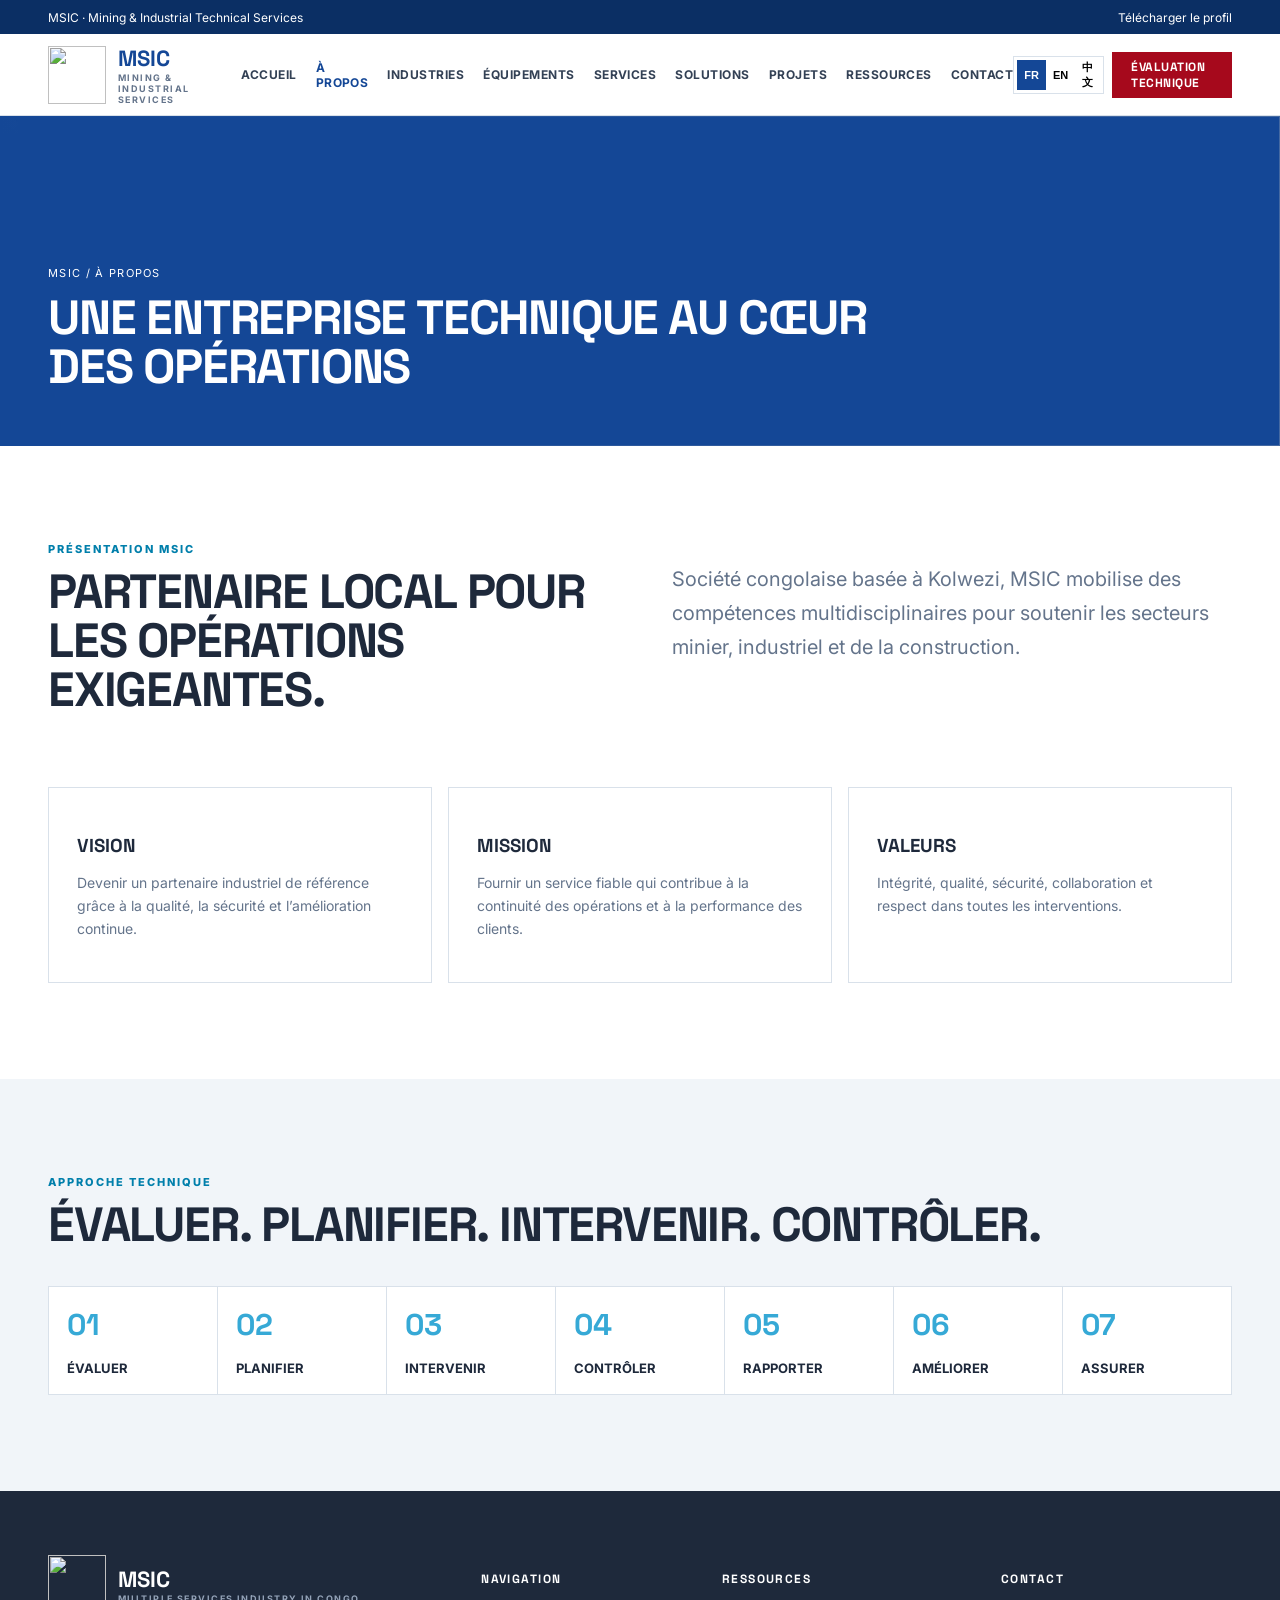
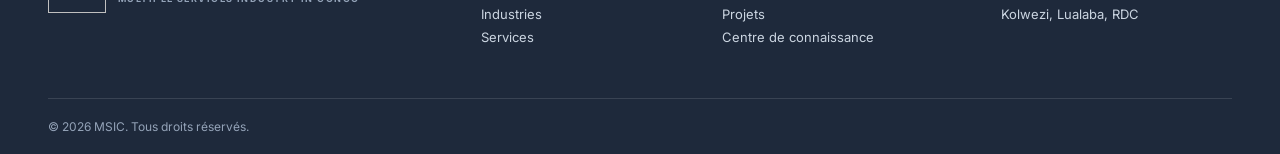
==== about.html @ 27a17a29 "Website initialization" ====
<!DOCTYPE html><html lang="fr"><head><meta charset="UTF-8"><meta name="viewport" content="width=device-width"><title>À propos — MSIC</title><link rel="stylesheet" href="assets/site.css"><link rel="stylesheet" href="https://fonts.googleapis.com/css2?family=Inter:wght@400;500;600;700&family=Space+Grotesk:wght@500;600;700&display=swap"><script src="https://code.iconify.design/iconify-icon/3.0.0/iconify-icon.min.js"></script></head><body><div class="topbar"><div class="container"><span>MSIC · Mining & Industrial Technical Services</span><a href="contact.html">Télécharger le profil</a></div></div><header class="header"><div class="container"><a class="brand" href="home.html"><img src="https://uxmagic.blob.core.windows.net/public/project-documents/6b03133f0cc24b14d6639e42/ban2aicompte_gmail.com/1795363685468-11e606b9-Screenshot_From_2026-11-22_16-40-19-removebg-preview.png"><div><strong>MSIC</strong><span>Mining & Industrial Services</span></div></a><nav class="nav"><a href="home.html">Accueil</a><a class="active" href="about.html">À propos</a><a href="industries.html">Industries</a><a href="equipment.html">Équipements</a><a href="services.html">Services</a><a href="solutions.html">Solutions</a><a href="projects.html">Projets</a><a href="resources.html">Ressources</a><a href="contact.html">Contact</a></nav><div class="actions"><div class="lang"><button class="active" data-lang="fr">FR</button><button data-lang="en">EN</button><button data-lang="zh">中文</button></div><a class="btn btn-red" href="technical-request.html">Évaluation technique</a><button class="menu-btn"><iconify-icon icon="lucide:menu"></iconify-icon></button></div></div></header><nav class="mobile-nav"><a href="home.html">Accueil</a><a href="about.html">À propos</a><a href="industries.html">Industries</a><a href="equipment.html">Équipements</a><a href="services.html">Services</a><a href="solutions.html">Solutions</a><a href="projects.html">Projets</a><a href="resources.html">Ressources</a><a href="contact.html">Contact</a></nav><main><section class="page-hero"><img src="https://uxmagic.blob.core.windows.net/public/agent-images/msic-team-field-1795364030149-v423dxb1wjg.png"><div class="container"><div class="breadcrumb"><a href="home.html">MSIC</a> / À propos</div><h1>Une entreprise technique au cœur des opérations</h1></div></section><section class="section"><div class="container"><div class="grid2"><div><div class="kicker">Présentation MSIC</div><h2>Partenaire local pour les opérations exigeantes.</h2></div><div><p class="lead">Société congolaise basée à Kolwezi, MSIC mobilise des compétences multidisciplinaires pour soutenir les secteurs minier, industriel et de la construction.</p></div></div><div class="grid3" style="margin-top:48px"><div class="card"><h3>Vision</h3><p>Devenir un partenaire industriel de référence grâce à la qualité, la sécurité et l’amélioration continue.</p></div><div class="card"><h3>Mission</h3><p>Fournir un service fiable qui contribue à la continuité des opérations et à la performance des clients.</p></div><div class="card"><h3>Valeurs</h3><p>Intégrité, qualité, sécurité, collaboration et respect dans toutes les interventions.</p></div></div></div></section><section class="section section-slate"><div class="container"><div class="kicker">Approche technique</div><h2>Évaluer. Planifier. Intervenir. Contrôler.</h2><div class="timeline" style="margin-top:36px"><div><span>01</span><strong>Évaluer</strong></div><div><span>02</span><strong>Planifier</strong></div><div><span>03</span><strong>Intervenir</strong></div><div><span>04</span><strong>Contrôler</strong></div><div><span>05</span><strong>Rapporter</strong></div><div><span>06</span><strong>Améliorer</strong></div><div><span>07</span><strong>Assurer</strong></div></div></div></section></main><footer class="footer"><div class="container"><div class="footer-grid"><div><div class="brand"><img src="https://uxmagic.blob.core.windows.net/public/project-documents/6b03133f0cc24b14d6639e42/ban2aicompte_gmail.com/1795363685468-11e606b9-Screenshot_From_2026-11-22_16-40-19-removebg-preview.png"><div><strong style="color:white">MSIC</strong><span style="color:#94a3b8">Multiple Services Industry in Congo</span></div></div></div><div><h4>Navigation</h4><div class="footer-links"><a href="industries.html">Industries</a><a href="services.html">Services</a></div></div><div><h4>Ressources</h4><div class="footer-links"><a href="projects.html">Projets</a><a href="resources.html">Centre de connaissance</a></div></div><div><h4>Contact</h4><p>Kolwezi, Lualaba, RDC</p></div></div><div class="footer-bottom">© 2026 MSIC. Tous droits réservés.</div></div></footer><script src="assets/site.js"></script></body></html>
---- assets/site.css ----
:root{--blue:#144796;--blue-dark:#0b2f64;--red:#a6091c;--cyan:#36a9d6;--ink:#1e293b;--slate:#f1f5f9;--line:#d9e1ea;--white:#fff}*{box-sizing:border-box}html{scroll-behavior:smooth}body{margin:0;font-family:Inter,Arial,sans-serif;color:var(--ink);background:white}h1,h2,h3,h4{font-family:'Space Grotesk','Roboto Condensed',sans-serif}a{color:inherit}.container{max-width:1280px;margin:auto;padding:0 48px}.topbar{height:34px;background:var(--blue-dark);color:white;font-size:12px}.topbar .container{height:100%;display:flex;justify-content:space-between;align-items:center}.topbar a{color:white;text-decoration:none}.header{position:sticky;top:0;z-index:50;height:82px;background:rgba(255,255,255,.97);border-bottom:1px solid var(--line);backdrop-filter:blur(12px)}.header .container{height:100%;display:flex;align-items:center;justify-content:space-between}.brand{display:flex;align-items:center;gap:12px;text-decoration:none}.brand img{width:58px;height:58px;object-fit:contain}.brand strong{display:block;color:var(--blue);font-family:'Space Grotesk';font-size:22px}.brand span{display:block;color:#64748b;font-size:9px;font-weight:700;text-transform:uppercase;letter-spacing:.16em}.nav{display:flex;align-items:center;gap:19px}.nav>a,.nav button{border:0;background:none;color:#334155;text-decoration:none;font-size:12px;font-weight:700;text-transform:uppercase;letter-spacing:.04em;cursor:pointer;padding:28px 0}.nav a:hover,.nav-item:hover>button,.nav a.active{color:var(--blue)}.nav-item{position:relative}.dropdown{display:none;position:absolute;top:82px;left:-18px;width:240px;padding:8px;background:white;border:1px solid var(--line);box-shadow:0 14px 30px rgba(30,41,59,.12)}.nav-item:hover .dropdown{display:block}.dropdown a{display:block;padding:12px;border-bottom:1px solid #edf1f5;text-decoration:none;font-size:13px}.dropdown a:hover{background:var(--slate);color:var(--blue)}.actions{display:flex;align-items:center;gap:8px}.lang{display:flex;border:1px solid var(--line);padding:3px}.lang button{border:0;background:none;height:30px;padding:0 7px;font-size:11px;font-weight:800;cursor:pointer}.lang button.active{background:var(--blue);color:white}.btn{min-height:46px;display:inline-flex;align-items:center;justify-content:center;gap:8px;padding:0 18px;border:1px solid transparent;text-decoration:none;font-family:'Space Grotesk';font-size:12px;font-weight:700;text-transform:uppercase;letter-spacing:.04em}.btn-primary{background:var(--blue);color:white}.btn-red{background:var(--red);color:white}.btn-white{border-color:white;background:transparent;color:white}.btn-outline{border-color:var(--line);background:white;color:var(--ink)}.menu-btn{display:none;width:44px;height:44px;border:1px solid var(--line);background:white}.hero{position:relative;min-height:610px;overflow:hidden;background:var(--blue-dark)}.hero>img{position:absolute;inset:0;width:100%;height:100%;object-fit:cover;opacity:.68}.hero:after{content:'';position:absolute;inset:0;background:linear-gradient(90deg,rgba(11,47,100,.98),rgba(11,47,100,.68) 48%,rgba(11,47,100,.12))}.hero-inner{position:relative;z-index:2;min-height:610px;display:flex;align-items:flex-end;padding-bottom:78px}.hero-content{max-width:760px;color:white}.eyebrow{display:flex;align-items:center;gap:12px;font-size:11px;font-weight:800;text-transform:uppercase;letter-spacing:.16em}.eyebrow:before{content:'';width:44px;height:2px;background:var(--cyan)}.hero h1{max-width:720px;margin:24px 0 18px;font-size:72px;line-height:.95;text-transform:uppercase;letter-spacing:-.04em}.hero p{max-width:650px;margin:0;font-size:20px;line-height:1.55}.hero-actions{display:flex;gap:12px;margin-top:36px}.section{padding:96px 0}.section-slate{background:var(--slate)}.section-blue{background:var(--blue);color:white}.kicker{font-size:11px;font-weight:800;text-transform:uppercase;letter-spacing:.18em;color:#007fab}.section h2,.page-hero h1{margin:12px 0 24px;font-size:48px;line-height:1.02;text-transform:uppercase;letter-spacing:-.025em}.grid2{display:grid;grid-template-columns:1fr 1fr;gap:64px}.grid3{display:grid;grid-template-columns:repeat(3,1fr);gap:16px}.grid4{display:grid;grid-template-columns:repeat(4,1fr);gap:16px}.lead{font-size:20px;line-height:1.7;color:#64748b}.card{background:white;border:1px solid var(--line);padding:28px}.card h3{margin:18px 0 10px;text-transform:uppercase}.card p{color:#64748b;line-height:1.65;font-size:14px}.card iconify-icon{font-size:30px;color:var(--blue)}.page-hero{position:relative;height:330px;background:var(--blue);overflow:hidden;color:white}.page-hero>img{position:absolute;inset:0;width:100%;height:100%;object-fit:cover;opacity:.38}.page-hero:after{content:'';position:absolute;inset:0;background:linear-gradient(90deg,var(--blue),rgba(20,71,150,.25))}.page-hero .container{position:relative;z-index:2;height:100%;display:flex;flex-direction:column;justify-content:flex-end;padding-bottom:54px}.page-hero h1{margin:14px 0 0;max-width:850px}.breadcrumb{font-size:11px;text-transform:uppercase;letter-spacing:.12em}.breadcrumb a{text-decoration:none}.catalog-layout{display:grid;grid-template-columns:270px 1fr;gap:38px}.side-nav{border:1px solid var(--line);height:max-content}.side-nav a{display:block;padding:15px 18px;border-bottom:1px solid var(--line);text-decoration:none;font-size:13px}.side-nav a.active{background:var(--blue);color:white}.service-grid{display:grid;grid-template-columns:repeat(2,1fr);gap:16px}.service-item{display:flex;gap:16px;border:1px solid var(--line);padding:24px;text-decoration:none;transition:.2s}.service-item:hover{border-color:var(--blue);transform:translateY(-2px);box-shadow:0 8px 20px rgba(30,41,59,.08)}.service-item iconify-icon{flex:none;font-size:28px;color:var(--blue)}.service-item h3{margin:0 0 8px;font-size:18px;text-transform:uppercase}.service-item p{margin:0;color:#64748b;font-size:13px;line-height:1.55}.industry-grid,.equipment-grid,.resource-grid{display:grid;grid-template-columns:repeat(3,1fr);gap:16px}.industry-card{position:relative;min-height:300px;display:flex;flex-direction:column;justify-content:flex-end;padding:28px;border:1px solid var(--line);overflow:hidden;text-decoration:none;color:white}.industry-card:before{content:'';position:absolute;z-index:1;inset:0;background:linear-gradient(0deg,rgba(11,47,100,.96),rgba(11,47,100,.12))}.industry-card img{position:absolute;inset:0;width:100%;height:100%;object-fit:cover}.industry-card>*:not(img){position:relative;z-index:2}.industry-card h3{margin:12px 0 8px;font-size:24px;text-transform:uppercase}.industry-card p{margin:0;font-size:13px}.equipment-card{border:1px solid var(--line);padding:24px;background:white}.equipment-card iconify-icon{font-size:34px;color:var(--blue)}.equipment-card h3{margin:20px 0 10px;text-transform:uppercase}.solution-grid{display:grid;grid-template-columns:repeat(2,1fr);gap:16px}.solution{border:1px solid var(--line);border-top:3px solid var(--red);padding:26px}.solution h3{text-transform:uppercase}.solution p{color:#64748b;font-size:14px;line-height:1.6}.timeline{display:grid;grid-template-columns:repeat(7,1fr);border:1px solid var(--line);background:var(--line);gap:1px}.timeline div{background:white;padding:18px}.timeline span{color:var(--cyan);font-family:'Space Grotesk';font-size:30px;font-weight:700}.timeline strong{display:block;margin-top:16px;text-transform:uppercase;font-size:13px}.searchbar{display:flex;gap:10px;margin-bottom:24px}.searchbar input{flex:1;height:48px;border:1px solid var(--line);padding:0 16px;font:inherit}.contact-grid{display:grid;grid-template-columns:1fr 1.3fr;gap:48px}.form-grid{display:grid;grid-template-columns:1fr 1fr;gap:16px}.field{display:flex;flex-direction:column;gap:7px}.field.full{grid-column:1/-1}.field label{font-size:12px;font-weight:800;text-transform:uppercase}.field input,.field select,.field textarea{width:100%;border:1px solid var(--line);background:white;padding:13px;font:inherit}.field textarea{min-height:120px}.steps{display:flex;margin-bottom:24px;border-bottom:1px solid var(--line)}.step{flex:1;padding:12px 8px;font-size:12px;font-weight:700;border-bottom:3px solid transparent}.step.active{border-color:var(--blue);color:var(--blue)}.resource{border:1px solid var(--line);padding:24px}.resource small{color:var(--red);font-weight:800}.resource h3{font-size:20px;text-transform:uppercase}.project-placeholder{min-height:320px;border:1px solid var(--line);display:grid;grid-template-columns:1.3fr 1fr}.project-placeholder .image{background-size:cover;background-position:center}.project-placeholder .copy{padding:36px}.footer{background:var(--ink);color:white;padding-top:64px}.footer-grid{display:grid;grid-template-columns:2fr 1fr 1.2fr 1.2fr;gap:48px}.footer h4{text-transform:uppercase;font-size:12px;letter-spacing:.12em}.footer a,.footer p{color:#cbd5e1;text-decoration:none;font-size:13px;line-height:1.8}.footer-links{display:flex;flex-direction:column}.footer-bottom{margin-top:48px;border-top:1px solid rgba(255,255,255,.12);padding:20px 0;font-size:12px;color:#94a3b8}.mobile-nav{display:none}
@media(max-width:1100px){.nav{display:none}.menu-btn{display:flex;align-items:center;justify-content:center}.actions>.btn{display:none}.mobile-nav.open{position:fixed;z-index:49;display:block;top:116px;left:0;right:0;bottom:0;padding:24px;background:white;overflow:auto}.mobile-nav a{display:block;padding:15px 0;border-bottom:1px solid var(--line);text-decoration:none;font-weight:700}.container{padding:0 24px}.hero h1{font-size:58px}.catalog-layout{grid-template-columns:1fr}.side-nav{display:none}.industry-grid,.equipment-grid,.resource-grid{grid-template-columns:repeat(2,1fr)}.timeline{grid-template-columns:repeat(4,1fr)}}
@media(max-width:700px){.topbar{display:none}.header{height:72px}.brand img{width:44px;height:44px}.brand strong{font-size:18px}.brand span{display:none}.lang button{padding:0 6px}.mobile-nav.open{top:72px}.hero,.hero-inner{min-height:560px}.hero-inner{padding-bottom:44px}.hero h1{font-size:43px}.hero p{font-size:16px}.hero-actions{flex-direction:column}.hero-actions .btn{width:100%}.section{padding:64px 0}.section h2,.page-hero h1{font-size:34px}.grid2,.grid3,.grid4,.industry-grid,.equipment-grid,.solution-grid,.contact-grid,.resource-grid,.footer-grid,.project-placeholder{grid-template-columns:1fr}.grid2{gap:36px}.service-grid{grid-template-columns:1fr}.page-hero{height:280px}.form-grid{grid-template-columns:1fr}.field.full{grid-column:auto}.timeline{grid-template-columns:repeat(2,1fr)}.container{padding:0 20px}.footer-grid{gap:24px}}
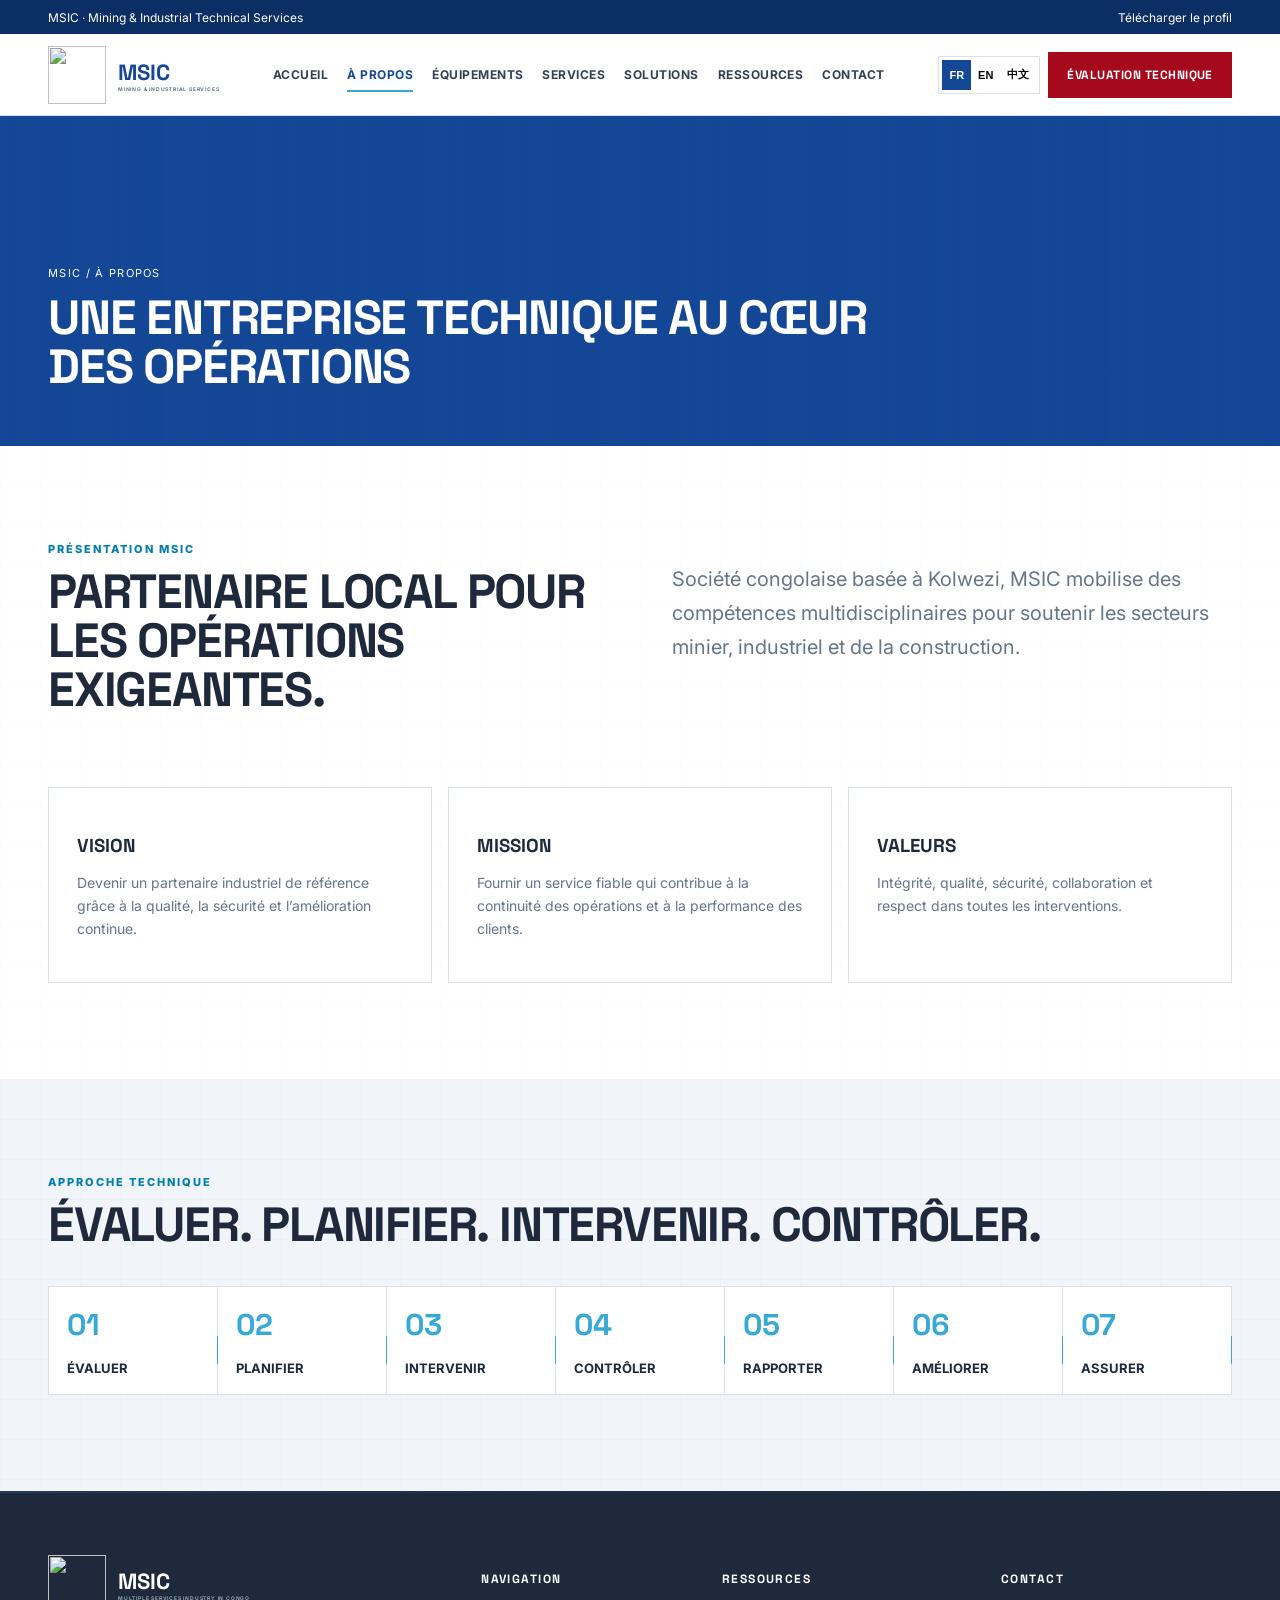
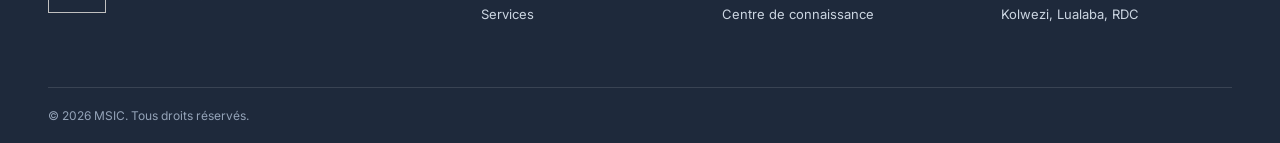
==== commit 5ce1f516: "design updated" ====
--- a/about.html
+++ b/about.html
@@ -1 +1 @@
-<!DOCTYPE html><html lang="fr"><head><meta charset="UTF-8"><meta name="viewport" content="width=device-width"><title>À propos — MSIC</title><link rel="stylesheet" href="assets/site.css"><link rel="stylesheet" href="https://fonts.googleapis.com/css2?family=Inter:wght@400;500;600;700&family=Space+Grotesk:wght@500;600;700&display=swap"><script src="https://code.iconify.design/iconify-icon/3.0.0/iconify-icon.min.js"></script></head><body><div class="topbar"><div class="container"><span>MSIC · Mining & Industrial Technical Services</span><a href="contact.html">Télécharger le profil</a></div></div><header class="header"><div class="container"><a class="brand" href="home.html"><img src="https://uxmagic.blob.core.windows.net/public/project-documents/6b03133f0cc24b14d6639e42/ban2aicompte_gmail.com/1795363685468-11e606b9-Screenshot_From_2026-11-22_16-40-19-removebg-preview.png"><div><strong>MSIC</strong><span>Mining & Industrial Services</span></div></a><nav class="nav"><a href="home.html">Accueil</a><a class="active" href="about.html">À propos</a><a href="industries.html">Industries</a><a href="equipment.html">Équipements</a><a href="services.html">Services</a><a href="solutions.html">Solutions</a><a href="projects.html">Projets</a><a href="resources.html">Ressources</a><a href="contact.html">Contact</a></nav><div class="actions"><div class="lang"><button class="active" data-lang="fr">FR</button><button data-lang="en">EN</button><button data-lang="zh">中文</button></div><a class="btn btn-red" href="technical-request.html">Évaluation technique</a><button class="menu-btn"><iconify-icon icon="lucide:menu"></iconify-icon></button></div></div></header><nav class="mobile-nav"><a href="home.html">Accueil</a><a href="about.html">À propos</a><a href="industries.html">Industries</a><a href="equipment.html">Équipements</a><a href="services.html">Services</a><a href="solutions.html">Solutions</a><a href="projects.html">Projets</a><a href="resources.html">Ressources</a><a href="contact.html">Contact</a></nav><main><section class="page-hero"><img src="https://uxmagic.blob.core.windows.net/public/agent-images/msic-team-field-1795364030149-v423dxb1wjg.png"><div class="container"><div class="breadcrumb"><a href="home.html">MSIC</a> / À propos</div><h1>Une entreprise technique au cœur des opérations</h1></div></section><section class="section"><div class="container"><div class="grid2"><div><div class="kicker">Présentation MSIC</div><h2>Partenaire local pour les opérations exigeantes.</h2></div><div><p class="lead">Société congolaise basée à Kolwezi, MSIC mobilise des compétences multidisciplinaires pour soutenir les secteurs minier, industriel et de la construction.</p></div></div><div class="grid3" style="margin-top:48px"><div class="card"><h3>Vision</h3><p>Devenir un partenaire industriel de référence grâce à la qualité, la sécurité et l’amélioration continue.</p></div><div class="card"><h3>Mission</h3><p>Fournir un service fiable qui contribue à la continuité des opérations et à la performance des clients.</p></div><div class="card"><h3>Valeurs</h3><p>Intégrité, qualité, sécurité, collaboration et respect dans toutes les interventions.</p></div></div></div></section><section class="section section-slate"><div class="container"><div class="kicker">Approche technique</div><h2>Évaluer. Planifier. Intervenir. Contrôler.</h2><div class="timeline" style="margin-top:36px"><div><span>01</span><strong>Évaluer</strong></div><div><span>02</span><strong>Planifier</strong></div><div><span>03</span><strong>Intervenir</strong></div><div><span>04</span><strong>Contrôler</strong></div><div><span>05</span><strong>Rapporter</strong></div><div><span>06</span><strong>Améliorer</strong></div><div><span>07</span><strong>Assurer</strong></div></div></div></section></main><footer class="footer"><div class="container"><div class="footer-grid"><div><div class="brand"><img src="https://uxmagic.blob.core.windows.net/public/project-documents/6b03133f0cc24b14d6639e42/ban2aicompte_gmail.com/1795363685468-11e606b9-Screenshot_From_2026-11-22_16-40-19-removebg-preview.png"><div><strong style="color:white">MSIC</strong><span style="color:#94a3b8">Multiple Services Industry in Congo</span></div></div></div><div><h4>Navigation</h4><div class="footer-links"><a href="industries.html">Industries</a><a href="services.html">Services</a></div></div><div><h4>Ressources</h4><div class="footer-links"><a href="projects.html">Projets</a><a href="resources.html">Centre de connaissance</a></div></div><div><h4>Contact</h4><p>Kolwezi, Lualaba, RDC</p></div></div><div class="footer-bottom">© 2026 MSIC. Tous droits réservés.</div></div></footer><script src="assets/site.js"></script></body></html>+<!DOCTYPE html><html lang="fr"><head><meta charset="UTF-8"><meta name="viewport" content="width=device-width"><title>À propos — MSIC</title><link rel="stylesheet" href="assets/site.css"><link rel="stylesheet" href="https://fonts.googleapis.com/css2?family=Inter:wght@400;500;600;700&family=Space+Grotesk:wght@500;600;700&display=swap"><script src="https://code.iconify.design/iconify-icon/3.0.0/iconify-icon.min.js"></script><link rel="icon" type="image/png" href="assets/msic-logo.png"></head><body><div class="topbar"><div class="container"><span>MSIC · Mining & Industrial Technical Services</span><a href="contact.html">Télécharger le profil</a></div></div><header class="header"><div class="container"><a class="brand" href="home.html"><img src="https://uxmagic.blob.core.windows.net/public/project-documents/6b03133f0cc24b14d6639e42/ban2aicompte_gmail.com/1795363685468-11e606b9-Screenshot_From_2026-11-22_16-40-19-removebg-preview.png"><div><strong>MSIC</strong><span>Mining & Industrial Services</span></div></a><nav class="nav"><a href="home.html">Accueil</a><a class="active" href="about.html">À propos</a>  <a href="equipment.html">Équipements</a><a href="services.html">Services</a><a href="solutions.html">Solutions</a> <a href="resources.html">Ressources</a><a href="contact.html">Contact</a></nav><div class="actions"><div class="lang"><button class="active" data-lang="fr">FR</button><button data-lang="en">EN</button><button data-lang="zh">中文</button></div><a class="btn btn-red" href="technical-request.html">Évaluation technique</a><button class="menu-btn"><iconify-icon icon="lucide:menu"></iconify-icon></button></div></div></header><nav class="mobile-nav"><a href="home.html">Accueil</a><a href="about.html">À propos</a>  <a href="equipment.html">Équipements</a><a href="services.html">Services</a><a href="solutions.html">Solutions</a> <a href="resources.html">Ressources</a><a href="contact.html">Contact</a></nav><main><section class="page-hero"><img src="https://uxmagic.blob.core.windows.net/public/agent-images/msic-team-field-1795364030149-v423dxb1wjg.png"><div class="container"><div class="breadcrumb"><a href="home.html">MSIC</a> / À propos</div><h1>Une entreprise technique au cœur des opérations</h1></div></section><section class="section"><div class="container"><div class="grid2"><div><div class="kicker">Présentation MSIC</div><h2>Partenaire local pour les opérations exigeantes.</h2></div><div><p class="lead">Société congolaise basée à Kolwezi, MSIC mobilise des compétences multidisciplinaires pour soutenir les secteurs minier, industriel et de la construction.</p></div></div><div class="grid3" style="margin-top:48px"><div class="card"><h3>Vision</h3><p>Devenir un partenaire industriel de référence grâce à la qualité, la sécurité et l’amélioration continue.</p></div><div class="card"><h3>Mission</h3><p>Fournir un service fiable qui contribue à la continuité des opérations et à la performance des clients.</p></div><div class="card"><h3>Valeurs</h3><p>Intégrité, qualité, sécurité, collaboration et respect dans toutes les interventions.</p></div></div></div></section><section class="section section-slate"><div class="container"><div class="kicker">Approche technique</div><h2>Évaluer. Planifier. Intervenir. Contrôler.</h2><div class="timeline" style="margin-top:36px"><div><span>01</span><strong>Évaluer</strong></div><div><span>02</span><strong>Planifier</strong></div><div><span>03</span><strong>Intervenir</strong></div><div><span>04</span><strong>Contrôler</strong></div><div><span>05</span><strong>Rapporter</strong></div><div><span>06</span><strong>Améliorer</strong></div><div><span>07</span><strong>Assurer</strong></div></div></div></section></main><footer class="footer"><div class="container"><div class="footer-grid"><div><div class="brand"><img src="https://uxmagic.blob.core.windows.net/public/project-documents/6b03133f0cc24b14d6639e42/ban2aicompte_gmail.com/1795363685468-11e606b9-Screenshot_From_2026-11-22_16-40-19-removebg-preview.png"><div><strong style="color:white">MSIC</strong><span style="color:#94a3b8">Multiple Services Industry in Congo</span></div></div></div><div><h4>Navigation</h4><div class="footer-links">  <a href="services.html">Services</a></div></div><div><h4>Ressources</h4><div class="footer-links"> <a href="resources.html">Centre de connaissance</a></div></div><div><h4>Contact</h4><p>Kolwezi, Lualaba, RDC</p></div></div><div class="footer-bottom">© 2026 MSIC. Tous droits réservés.</div></div></footer><script src="assets/site.js"></script></body></html>
--- a/assets/site.css
+++ b/assets/site.css
@@ -1,3 +1,63 @@
-:root{--blue:#144796;--blue-dark:#0b2f64;--red:#a6091c;--cyan:#36a9d6;--ink:#1e293b;--slate:#f1f5f9;--line:#d9e1ea;--white:#fff}*{box-sizing:border-box}html{scroll-behavior:smooth}body{margin:0;font-family:Inter,Arial,sans-serif;color:var(--ink);background:white}h1,h2,h3,h4{font-family:'Space Grotesk','Roboto Condensed',sans-serif}a{color:inherit}.container{max-width:1280px;margin:auto;padding:0 48px}.topbar{height:34px;background:var(--blue-dark);color:white;font-size:12px}.topbar .container{height:100%;display:flex;justify-content:space-between;align-items:center}.topbar a{color:white;text-decoration:none}.header{position:sticky;top:0;z-index:50;height:82px;background:rgba(255,255,255,.97);border-bottom:1px solid var(--line);backdrop-filter:blur(12px)}.header .container{height:100%;display:flex;align-items:center;justify-content:space-between}.brand{display:flex;align-items:center;gap:12px;text-decoration:none}.brand img{width:58px;height:58px;object-fit:contain}.brand strong{display:block;color:var(--blue);font-family:'Space Grotesk';font-size:22px}.brand span{display:block;color:#64748b;font-size:9px;font-weight:700;text-transform:uppercase;letter-spacing:.16em}.nav{display:flex;align-items:center;gap:19px}.nav>a,.nav button{border:0;background:none;color:#334155;text-decoration:none;font-size:12px;font-weight:700;text-transform:uppercase;letter-spacing:.04em;cursor:pointer;padding:28px 0}.nav a:hover,.nav-item:hover>button,.nav a.active{color:var(--blue)}.nav-item{position:relative}.dropdown{display:none;position:absolute;top:82px;left:-18px;width:240px;padding:8px;background:white;border:1px solid var(--line);box-shadow:0 14px 30px rgba(30,41,59,.12)}.nav-item:hover .dropdown{display:block}.dropdown a{display:block;padding:12px;border-bottom:1px solid #edf1f5;text-decoration:none;font-size:13px}.dropdown a:hover{background:var(--slate);color:var(--blue)}.actions{display:flex;align-items:center;gap:8px}.lang{display:flex;border:1px solid var(--line);padding:3px}.lang button{border:0;background:none;height:30px;padding:0 7px;font-size:11px;font-weight:800;cursor:pointer}.lang button.active{background:var(--blue);color:white}.btn{min-height:46px;display:inline-flex;align-items:center;justify-content:center;gap:8px;padding:0 18px;border:1px solid transparent;text-decoration:none;font-family:'Space Grotesk';font-size:12px;font-weight:700;text-transform:uppercase;letter-spacing:.04em}.btn-primary{background:var(--blue);color:white}.btn-red{background:var(--red);color:white}.btn-white{border-color:white;background:transparent;color:white}.btn-outline{border-color:var(--line);background:white;color:var(--ink)}.menu-btn{display:none;width:44px;height:44px;border:1px solid var(--line);background:white}.hero{position:relative;min-height:610px;overflow:hidden;background:var(--blue-dark)}.hero>img{position:absolute;inset:0;width:100%;height:100%;object-fit:cover;opacity:.68}.hero:after{content:'';position:absolute;inset:0;background:linear-gradient(90deg,rgba(11,47,100,.98),rgba(11,47,100,.68) 48%,rgba(11,47,100,.12))}.hero-inner{position:relative;z-index:2;min-height:610px;display:flex;align-items:flex-end;padding-bottom:78px}.hero-content{max-width:760px;color:white}.eyebrow{display:flex;align-items:center;gap:12px;font-size:11px;font-weight:800;text-transform:uppercase;letter-spacing:.16em}.eyebrow:before{content:'';width:44px;height:2px;background:var(--cyan)}.hero h1{max-width:720px;margin:24px 0 18px;font-size:72px;line-height:.95;text-transform:uppercase;letter-spacing:-.04em}.hero p{max-width:650px;margin:0;font-size:20px;line-height:1.55}.hero-actions{display:flex;gap:12px;margin-top:36px}.section{padding:96px 0}.section-slate{background:var(--slate)}.section-blue{background:var(--blue);color:white}.kicker{font-size:11px;font-weight:800;text-transform:uppercase;letter-spacing:.18em;color:#007fab}.section h2,.page-hero h1{margin:12px 0 24px;font-size:48px;line-height:1.02;text-transform:uppercase;letter-spacing:-.025em}.grid2{display:grid;grid-template-columns:1fr 1fr;gap:64px}.grid3{display:grid;grid-template-columns:repeat(3,1fr);gap:16px}.grid4{display:grid;grid-template-columns:repeat(4,1fr);gap:16px}.lead{font-size:20px;line-height:1.7;color:#64748b}.card{background:white;border:1px solid var(--line);padding:28px}.card h3{margin:18px 0 10px;text-transform:uppercase}.card p{color:#64748b;line-height:1.65;font-size:14px}.card iconify-icon{font-size:30px;color:var(--blue)}.page-hero{position:relative;height:330px;background:var(--blue);overflow:hidden;color:white}.page-hero>img{position:absolute;inset:0;width:100%;height:100%;object-fit:cover;opacity:.38}.page-hero:after{content:'';position:absolute;inset:0;background:linear-gradient(90deg,var(--blue),rgba(20,71,150,.25))}.page-hero .container{position:relative;z-index:2;height:100%;display:flex;flex-direction:column;justify-content:flex-end;padding-bottom:54px}.page-hero h1{margin:14px 0 0;max-width:850px}.breadcrumb{font-size:11px;text-transform:uppercase;letter-spacing:.12em}.breadcrumb a{text-decoration:none}.catalog-layout{display:grid;grid-template-columns:270px 1fr;gap:38px}.side-nav{border:1px solid var(--line);height:max-content}.side-nav a{display:block;padding:15px 18px;border-bottom:1px solid var(--line);text-decoration:none;font-size:13px}.side-nav a.active{background:var(--blue);color:white}.service-grid{display:grid;grid-template-columns:repeat(2,1fr);gap:16px}.service-item{display:flex;gap:16px;border:1px solid var(--line);padding:24px;text-decoration:none;transition:.2s}.service-item:hover{border-color:var(--blue);transform:translateY(-2px);box-shadow:0 8px 20px rgba(30,41,59,.08)}.service-item iconify-icon{flex:none;font-size:28px;color:var(--blue)}.service-item h3{margin:0 0 8px;font-size:18px;text-transform:uppercase}.service-item p{margin:0;color:#64748b;font-size:13px;line-height:1.55}.industry-grid,.equipment-grid,.resource-grid{display:grid;grid-template-columns:repeat(3,1fr);gap:16px}.industry-card{position:relative;min-height:300px;display:flex;flex-direction:column;justify-content:flex-end;padding:28px;border:1px solid var(--line);overflow:hidden;text-decoration:none;color:white}.industry-card:before{content:'';position:absolute;z-index:1;inset:0;background:linear-gradient(0deg,rgba(11,47,100,.96),rgba(11,47,100,.12))}.industry-card img{position:absolute;inset:0;width:100%;height:100%;object-fit:cover}.industry-card>*:not(img){position:relative;z-index:2}.industry-card h3{margin:12px 0 8px;font-size:24px;text-transform:uppercase}.industry-card p{margin:0;font-size:13px}.equipment-card{border:1px solid var(--line);padding:24px;background:white}.equipment-card iconify-icon{font-size:34px;color:var(--blue)}.equipment-card h3{margin:20px 0 10px;text-transform:uppercase}.solution-grid{display:grid;grid-template-columns:repeat(2,1fr);gap:16px}.solution{border:1px solid var(--line);border-top:3px solid var(--red);padding:26px}.solution h3{text-transform:uppercase}.solution p{color:#64748b;font-size:14px;line-height:1.6}.timeline{display:grid;grid-template-columns:repeat(7,1fr);border:1px solid var(--line);background:var(--line);gap:1px}.timeline div{background:white;padding:18px}.timeline span{color:var(--cyan);font-family:'Space Grotesk';font-size:30px;font-weight:700}.timeline strong{display:block;margin-top:16px;text-transform:uppercase;font-size:13px}.searchbar{display:flex;gap:10px;margin-bottom:24px}.searchbar input{flex:1;height:48px;border:1px solid var(--line);padding:0 16px;font:inherit}.contact-grid{display:grid;grid-template-columns:1fr 1.3fr;gap:48px}.form-grid{display:grid;grid-template-columns:1fr 1fr;gap:16px}.field{display:flex;flex-direction:column;gap:7px}.field.full{grid-column:1/-1}.field label{font-size:12px;font-weight:800;text-transform:uppercase}.field input,.field select,.field textarea{width:100%;border:1px solid var(--line);background:white;padding:13px;font:inherit}.field textarea{min-height:120px}.steps{display:flex;margin-bottom:24px;border-bottom:1px solid var(--line)}.step{flex:1;padding:12px 8px;font-size:12px;font-weight:700;border-bottom:3px solid transparent}.step.active{border-color:var(--blue);color:var(--blue)}.resource{border:1px solid var(--line);padding:24px}.resource small{color:var(--red);font-weight:800}.resource h3{font-size:20px;text-transform:uppercase}.project-placeholder{min-height:320px;border:1px solid var(--line);display:grid;grid-template-columns:1.3fr 1fr}.project-placeholder .image{background-size:cover;background-position:center}.project-placeholder .copy{padding:36px}.footer{background:var(--ink);color:white;padding-top:64px}.footer-grid{display:grid;grid-template-columns:2fr 1fr 1.2fr 1.2fr;gap:48px}.footer h4{text-transform:uppercase;font-size:12px;letter-spacing:.12em}.footer a,.footer p{color:#cbd5e1;text-decoration:none;font-size:13px;line-height:1.8}.footer-links{display:flex;flex-direction:column}.footer-bottom{margin-top:48px;border-top:1px solid rgba(255,255,255,.12);padding:20px 0;font-size:12px;color:#94a3b8}.mobile-nav{display:none}
-@media(max-width:1100px){.nav{display:none}.menu-btn{display:flex;align-items:center;justify-content:center}.actions>.btn{display:none}.mobile-nav.open{position:fixed;z-index:49;display:block;top:116px;left:0;right:0;bottom:0;padding:24px;background:white;overflow:auto}.mobile-nav a{display:block;padding:15px 0;border-bottom:1px solid var(--line);text-decoration:none;font-weight:700}.container{padding:0 24px}.hero h1{font-size:58px}.catalog-layout{grid-template-columns:1fr}.side-nav{display:none}.industry-grid,.equipment-grid,.resource-grid{grid-template-columns:repeat(2,1fr)}.timeline{grid-template-columns:repeat(4,1fr)}}
-@media(max-width:700px){.topbar{display:none}.header{height:72px}.brand img{width:44px;height:44px}.brand strong{font-size:18px}.brand span{display:none}.lang button{padding:0 6px}.mobile-nav.open{top:72px}.hero,.hero-inner{min-height:560px}.hero-inner{padding-bottom:44px}.hero h1{font-size:43px}.hero p{font-size:16px}.hero-actions{flex-direction:column}.hero-actions .btn{width:100%}.section{padding:64px 0}.section h2,.page-hero h1{font-size:34px}.grid2,.grid3,.grid4,.industry-grid,.equipment-grid,.solution-grid,.contact-grid,.resource-grid,.footer-grid,.project-placeholder{grid-template-columns:1fr}.grid2{gap:36px}.service-grid{grid-template-columns:1fr}.page-hero{height:280px}.form-grid{grid-template-columns:1fr}.field.full{grid-column:auto}.timeline{grid-template-columns:repeat(2,1fr)}.container{padding:0 20px}.footer-grid{gap:24px}}+:root{--blue:#144796;--blue-dark:#0b2f64;--red:#a6091c;--cyan:#36a9d6;--ink:#1e293b;--slate:#f1f5f9;--line:#d9e1ea;--white:#fff}*{cursor: none; box-sizing:border-box}html{scroll-behavior:smooth}body{margin:0;font-family:Inter,Arial,sans-serif;color:var(--ink);background:white}h1,h2,h3,h4{font-family:'Space Grotesk','Roboto Condensed',sans-serif}a{color:inherit}.container{max-width:1280px;margin:auto;padding:0 48px}.topbar{height:34px;background:var(--blue-dark);color:white;font-size:12px}.topbar .container{height:100%;display:flex;justify-content:space-between;align-items:center}.topbar a{color:white;text-decoration:none}.header{position:sticky;top:0;z-index:50;height:82px;background:rgba(255,255,255,.97);border-bottom:1px solid var(--line);backdrop-filter:blur(12px)}.header .container{height:100%;display:flex;align-items:center;justify-content:space-between}.brand{display:flex;align-items:center;gap:12px;text-decoration:none}.brand img{width:58px;height:58px;object-fit:contain}.brand strong{display:block;color:var(--blue);font-family:'Space Grotesk';font-size:22px}.brand span{display:block;color:#64748b;font-size:5px;font-weight:700;text-transform:uppercase;letter-spacing:.16em}.nav{display:flex;align-items:center;gap:19px}.nav>a,.nav button{border:0;background:none;color:#334155;text-decoration:none;font-size:12px;font-weight:700;text-transform:uppercase;letter-spacing:.04em;cursor:pointer;padding:28px 0}.nav a:hover,.nav-item:hover>button,.nav a.active{color:var(--blue)}.nav-item{position:relative}.dropdown{display:none;position:absolute;top:82px;left:-18px;width:240px;padding:8px;background:white;border:1px solid var(--line);box-shadow:0 14px 30px rgba(30,41,59,.12)}.nav-item:hover .dropdown{display:block}.dropdown a{display:block;padding:12px;border-bottom:1px solid #edf1f5;text-decoration:none;font-size:13px}.dropdown a:hover{background:var(--slate);color:var(--blue)}.actions{display:flex;align-items:center;gap:8px}.lang{display:flex;border:1px solid var(--line);padding:3px}.lang button{border:0;background:none;height:30px;padding:0 7px;font-size:11px;font-weight:800;cursor:pointer}.lang button.active{background:var(--blue);color:white}.btn{min-height:46px;display:inline-flex;align-items:center;justify-content:center;gap:8px;padding:0 18px;border:1px solid transparent;text-decoration:none;font-family:'Space Grotesk';font-size:12px;font-weight:700;text-transform:uppercase;letter-spacing:.04em}.btn-primary{background:var(--blue);color:white}.btn-red{background:var(--red);color:white}.btn-white{border-color:white;background:transparent;color:white}.btn-outline{border-color:var(--line);background:white;color:var(--ink)}.menu-btn{display:none;width:44px;height:44px;border:1px solid var(--line);background:white}.hero{position:relative;min-height:610px;overflow:hidden;background:var(--blue-dark)}.hero>img{position:absolute;inset:0;width:100%;height:100%;object-fit:cover;opacity:.68}.hero:after{content:'';position:absolute;inset:0;background:linear-gradient(90deg,rgba(11,47,100,.98),rgba(11,47,100,.68) 48%,rgba(11,47,100,.12))}.hero-inner{position:relative;z-index:2;min-height:610px;display:flex;align-items:flex-end;padding-bottom:78px}.hero-content{max-width:760px;color:white}.eyebrow{display:flex;align-items:center;gap:12px;font-size:11px;font-weight:800;text-transform:uppercase;letter-spacing:.16em}.eyebrow:before{content:'';width:44px;height:2px;background:var(--cyan)}.hero h1{max-width:720px;margin:24px 0 18px;font-size:64px;line-height:.95;text-transform:uppercase;letter-spacing:-.04em}.hero p{max-width:650px;margin:0;font-size:20px;line-height:1.55}.hero-actions{display:flex;gap:12px;margin-top:36px}.section{padding:96px 0}.section-slate{background:var(--slate)}.section-blue{background:var(--blue);color:white}.kicker{font-size:11px;font-weight:800;text-transform:uppercase;letter-spacing:.18em;color:#007fab}.section h2,.page-hero h1{margin:12px 0 24px;font-size:48px;line-height:1.02;text-transform:uppercase;letter-spacing:-.025em}.grid2{display:grid;grid-template-columns:1fr 1fr;gap:64px}.grid3{display:grid;grid-template-columns:repeat(3,1fr);gap:16px}.grid4{display:grid;grid-template-columns:repeat(4,1fr);gap:16px}.lead{font-size:20px;line-height:1.7;color:#64748b}.card{background:white;border:1px solid var(--line);padding:28px}.card h3{margin:18px 0 10px;text-transform:uppercase}.card p{color:#64748b;line-height:1.65;font-size:14px}.card iconify-icon{font-size:30px;color:var(--blue)}.page-hero{position:relative;height:330px;background:var(--blue);overflow:hidden;color:white}.page-hero>img{position:absolute;inset:0;width:100%;height:100%;object-fit:cover;opacity:.38}.page-hero:after{content:'';position:absolute;inset:0;background:linear-gradient(90deg,var(--blue),rgba(20,71,150,.25))}.page-hero .container{position:relative;z-index:2;height:100%;display:flex;flex-direction:column;justify-content:flex-end;padding-bottom:54px}.page-hero h1{margin:14px 0 0;max-width:850px}.breadcrumb{font-size:11px;text-transform:uppercase;letter-spacing:.12em}.breadcrumb a{text-decoration:none}.catalog-layout{display:grid;grid-template-columns:270px 1fr;gap:38px}.side-nav{border:1px solid var(--line);height:max-content}.side-nav a{display:block;padding:15px 18px;border-bottom:1px solid var(--line);text-decoration:none;font-size:13px}.side-nav a.active{background:var(--blue);color:white}.service-grid{display:grid;grid-template-columns:repeat(2,1fr);gap:16px}.service-item{display:flex;gap:16px;border:1px solid var(--line);padding:24px;text-decoration:none;transition:.2s}.service-item:hover{border-color:var(--blue);transform:translateY(-2px);box-shadow:0 8px 20px rgba(30,41,59,.08)}.service-item iconify-icon{flex:none;font-size:28px;color:var(--blue)}.service-item h3{margin:0 0 8px;font-size:18px;text-transform:uppercase}.service-item p{margin:0;color:#64748b;font-size:13px;line-height:1.55}.industry-grid,.equipment-grid,.resource-grid{display:grid;grid-template-columns:repeat(3,1fr);gap:16px}.industry-card{position:relative;min-height:300px;display:flex;flex-direction:column;justify-content:flex-end;padding:28px;border:1px solid var(--line);overflow:hidden;text-decoration:none;color:white}.industry-card:before{content:'';position:absolute;z-index:1;inset:0;background:linear-gradient(0deg,rgba(11,47,100,.96),rgba(11,47,100,.12))}.industry-card img{position:absolute;inset:0;width:100%;height:100%;object-fit:cover}.industry-card>*:not(img){position:relative;z-index:2}.industry-card h3{margin:12px 0 8px;font-size:24px;text-transform:uppercase}.industry-card p{margin:0;font-size:13px}.equipment-card{border:1px solid var(--line);padding:24px;background:white}.equipment-card iconify-icon{font-size:34px;color:var(--blue)}.equipment-card h3{margin:20px 0 10px;text-transform:uppercase}.solution-grid{display:grid;grid-template-columns:repeat(2,1fr);gap:16px}.solution{border:1px solid var(--line);border-top:3px solid var(--red);padding:26px}.solution h3{text-transform:uppercase}.solution p{color:#64748b;font-size:14px;line-height:1.6}.timeline{display:grid;grid-template-columns:repeat(7,1fr);border:1px solid var(--line);background:var(--line);gap:1px}.timeline div{background:white;padding:18px}.timeline span{color:var(--cyan);font-family:'Space Grotesk';font-size:30px;font-weight:700}.timeline strong{display:block;margin-top:16px;text-transform:uppercase;font-size:13px}.searchbar{display:flex;gap:10px;margin-bottom:24px}.searchbar input{flex:1;height:48px;border:1px solid var(--line);padding:0 16px;font:inherit}.contact-grid{display:grid;grid-template-columns:1fr 1.3fr;gap:48px}.form-grid{display:grid;grid-template-columns:1fr 1fr;gap:16px}.field{display:flex;flex-direction:column;gap:7px}.field.full{grid-column:1/-1}.field label{font-size:12px;font-weight:800;text-transform:uppercase}.field input,.field select,.field textarea{width:100%;border:1px solid var(--line);background:white;padding:13px;font:inherit}.field textarea{min-height:120px}.steps{display:flex;margin-bottom:24px;border-bottom:1px solid var(--line)}.step{flex:1;padding:12px 8px;font-size:12px;font-weight:700;border-bottom:3px solid transparent}.step.active{border-color:var(--blue);color:var(--blue)}.resource{border:1px solid var(--line);padding:24px}.resource small{color:var(--red);font-weight:800}.resource h3{font-size:20px;text-transform:uppercase}.project-placeholder{min-height:320px;border:1px solid var(--line);display:grid;grid-template-columns:1.3fr 1fr}.project-placeholder .image{background-size:cover;background-position:center}.project-placeholder .copy{padding:36px}.footer{background:var(--ink);color:white;padding-top:64px}.footer-grid{display:grid;grid-template-columns:2fr 1fr 1.2fr 1.2fr;gap:48px}.footer h4{text-transform:uppercase;font-size:12px;letter-spacing:.12em}.footer a,.footer p{color:#cbd5e1;text-decoration:none;font-size:13px;line-height:1.8}.footer-links{display:flex;flex-direction:column}.footer-bottom{margin-top:48px;border-top:1px solid rgba(255,255,255,.12);padding:20px 0;font-size:12px;color:#94a3b8}.mobile-nav{display:none}
+/* Homepage editorial expansion */
+.section-heading{display:flex;justify-content:space-between;align-items:flex-end;gap:48px;margin-bottom:38px}.section-heading>div{max-width:760px}.section-heading>p{max-width:430px;color:#64748b;font-size:15px;line-height:1.7}.section-heading.light h2,.section-heading.light p{color:white}.text-link{display:inline-flex;align-items:center;gap:8px;color:var(--blue);text-decoration:none;font-size:13px;font-weight:800}
+.intro-capabilities{display:grid;grid-template-columns:repeat(6,1fr);gap:1px;margin-top:56px;border:1px solid var(--line);background:var(--line)}.intro-capabilities article{background:white;padding:24px 16px}.intro-capabilities iconify-icon{color:var(--blue);font-size:28px}.intro-capabilities h3{font-size:15px;line-height:1.35;text-transform:uppercase;margin:18px 0 0}
+.challenge-grid{display:grid;grid-template-columns:repeat(3,1fr);border:1px solid var(--line);background:var(--line);gap:1px}.challenge-card{position:relative;background:white;padding:28px;min-height:300px}.challenge-card>iconify-icon{color:var(--blue);font-size:34px}.challenge-card h3{font-size:20px;text-transform:uppercase;margin:16px 0}.challenge-card p{font-size:13px;color:#64748b;line-height:1.6}.challenge-card .challenge-impact{color:var(--ink)}.challenge-card a{display:inline-flex;align-items:center;gap:7px;margin-top:14px;text-decoration:none;color:var(--blue);font-size:12px;font-weight:800}.challenge-number{position:absolute;right:20px;top:18px;color:#9ab7df;font:700 28px 'Space Grotesk',sans-serif}
+.capability-grid{display:grid;grid-template-columns:repeat(4,1fr);gap:1px;background:rgba(255,255,255,.26);border:1px solid rgba(255,255,255,.26)}.capability-grid a{position:relative;min-height:210px;padding:24px;background:var(--blue);color:white;text-decoration:none}.capability-grid a>span{font:700 11px 'Space Grotesk',sans-serif;opacity:.65}.capability-grid iconify-icon{display:block;margin-top:38px;font-size:30px;color:#87cdea}.capability-grid h3{max-width:180px;margin:18px 0 0;font-size:17px;line-height:1.25;text-transform:uppercase}.capability-grid a:hover{background:#0f3f83}
+.equipment-directory{display:grid;grid-template-columns:repeat(3,1fr);border:1px solid var(--line);background:var(--line);gap:1px}.equipment-directory a{display:grid;grid-template-columns:42px 1fr;align-items:center;column-gap:12px;min-height:118px;padding:22px;background:white;text-decoration:none}.equipment-directory iconify-icon{grid-row:1/3;font-size:30px;color:var(--blue)}.equipment-directory span{font:700 16px 'Space Grotesk',sans-serif;text-transform:uppercase}.equipment-directory small{color:#64748b;margin-top:5px}
+@media(max-width:1100px){.nav{display:none}.menu-btn{display:flex;align-items:center;justify-content:center}.actions>.btn{display:none}.mobile-nav.open{position:fixed;z-index:49;display:block;top:116px;left:0;right:0;bottom:0;padding:24px;background:white;overflow:auto}.mobile-nav a{display:block;padding:15px 0;border-bottom:1px solid var(--line);text-decoration:none;font-weight:700}.container{padding:0 24px}.hero h1{font-size:58px}.catalog-layout{grid-template-columns:1fr}.side-nav{display:none}.industry-grid,.equipment-grid,.resource-grid{grid-template-columns:repeat(2,1fr)}.timeline{grid-template-columns:repeat(4,1fr)}.intro-capabilities{grid-template-columns:repeat(3,1fr)}.challenge-grid{grid-template-columns:repeat(2,1fr)}.capability-grid{grid-template-columns:repeat(3,1fr)}.process-flow{grid-template-columns:repeat(4,1fr);row-gap:24px}.process-flow article i{display:none}.offer-grid{grid-template-columns:repeat(2,1fr)}.people-grid{grid-template-columns:repeat(3,1fr)}.equipment-directory{grid-template-columns:repeat(2,1fr)}}
+@media(max-width:700px){.topbar{display:none}.header{height:72px}.brand img{width:44px;height:44px}.brand strong{font-size:18px}.brand span{display:none}.lang button{padding:0 6px}.mobile-nav.open{top:72px}.hero,.hero-inner{min-height:560px}.hero-inner{padding-bottom:44px}.hero h1{font-size:43px}.hero p{font-size:16px}.hero-actions{flex-direction:column}.hero-actions .btn{width:100%}.section{padding:64px 0}.section h2,.page-hero h1{font-size:34px}.grid2,.grid3,.grid4,.industry-grid,.equipment-grid,.solution-grid,.contact-grid,.resource-grid,.footer-grid,.project-placeholder{grid-template-columns:1fr}.grid2{gap:36px}.service-grid{grid-template-columns:1fr}.page-hero{height:280px}.form-grid{grid-template-columns:1fr}.field.full{grid-column:auto}.timeline{grid-template-columns:repeat(2,1fr)}.container{padding:0 20px}.footer-grid{gap:24px}.section-heading{display:block}.section-heading>p{margin-top:16px}.intro-capabilities{grid-template-columns:repeat(2,1fr)}.challenge-grid,.capability-grid,.equipment-directory,.people-grid,.project-feature,.offer-grid,.safety-grid{grid-template-columns:1fr}.challenge-card{min-height:auto}.capability-grid a{min-height:170px}.equipment-directory a{min-height:105px}.process-flow{grid-template-columns:repeat(2,1fr)}.people-grid{margin-top:28px}.people-image>img{height:330px}.project-image{min-height:300px}.project-details{padding:24px}.project-details dl div{grid-template-columns:120px 1fr}.offer-grid article{min-height:330px}.document-zone{align-items:flex-start;flex-direction:column}.document-zone p{margin-left:0}.final-cta{min-height:520px}.final-cta .container{display:block}.final-actions{flex-direction:column;margin-top:28px}.final-actions .btn{width:100%}}
+/* Homepage workflow and commercial sections */
+.process-flow{display:grid;grid-template-columns:repeat(7,1fr);margin-top:44px;border-top:1px solid var(--line)}.process-flow article{position:relative;padding-top:34px}.process-flow article>span{display:flex;align-items:center;justify-content:center;width:52px;height:52px;border:1px solid var(--cyan);background:white;color:var(--blue);font:700 16px 'Space Grotesk',sans-serif}.process-flow article i{position:absolute;top:-1px;left:52px;width:calc(100% - 52px);height:1px;background:var(--cyan);transform-origin:left}.process-flow h3{margin:18px 0 8px;font-size:15px;text-transform:uppercase}.process-flow p{max-width:140px;color:#64748b;font-size:12px;line-height:1.55}
+.people-image{position:relative}.people-image>img{width:100%;height:430px;object-fit:cover}.image-marker{position:absolute}.marker-one{left:23%;bottom:30%}.image-marker span{display:block;width:18px;height:18px;border:1px solid var(--cyan);border-radius:50%;box-shadow:0 0 0 6px rgba(54,169,214,.15)}.image-marker small{display:block;margin-top:8px;padding:5px 7px;background:var(--blue);color:white;font-size:8px}.people-grid{display:grid;grid-template-columns:repeat(4,1fr);gap:1px;margin-top:48px;border:1px solid var(--line);background:var(--line)}.people-grid span{display:flex;align-items:center;gap:10px;min-height:74px;padding:16px;background:white;font-size:12px;font-weight:700}.people-grid iconify-icon{color:var(--blue);font-size:22px}
+.project-feature{display:grid;grid-template-columns:1.35fr 1fr;border:1px solid var(--line);background:white}.project-image{position:relative;min-height:520px}.project-image img{width:100%;height:100%;object-fit:cover}.project-status{position:absolute;left:24px;bottom:24px;padding:9px 12px;background:var(--red);color:white;font-size:11px;font-weight:800;text-transform:uppercase}.project-details{padding:38px}.project-details h3{font-size:32px;text-transform:uppercase}.project-details dl{margin:28px 0 0}.project-details dl div{display:grid;grid-template-columns:155px 1fr;padding:10px 0;border-bottom:1px solid #edf1f5}.project-details dt{font-size:10px;font-weight:800;text-transform:uppercase;color:#64748b}.project-details dd{margin:0;font-size:13px}
+.offer-grid{display:grid;grid-template-columns:repeat(4,1fr);gap:16px;margin-top:38px}.offer-grid article{display:flex;flex-direction:column;min-height:390px;border:1px solid var(--line);padding:28px}.offer-grid article>span{color:var(--red);font:700 34px 'Space Grotesk',sans-serif}.offer-grid h3{min-height:58px;text-transform:uppercase;font-size:21px}.offer-grid p{font-size:13px;color:#64748b;line-height:1.65}.offer-grid .btn{margin-top:auto}.safety-section h2{color:white}.safety-section .grid2>div:first-child>p{max-width:580px;line-height:1.7}.safety-grid{display:grid;grid-template-columns:repeat(4,1fr);gap:1px;background:rgba(255,255,255,.22)}.safety-grid article{min-height:130px;background:var(--blue);padding:18px}.safety-grid iconify-icon{color:#87cdea;font-size:24px}.safety-grid h3{font-size:13px;text-transform:uppercase;margin-top:24px}.document-zone{display:flex;align-items:center;gap:24px;margin-top:48px;border:1px solid rgba(255,255,255,.25);padding:18px 22px}.document-zone strong{text-transform:uppercase;font-size:12px}.document-zone span{color:#87cdea;font-size:11px}.document-zone p{margin-left:auto;color:#dbeafe;font-size:12px}
+.final-cta{position:relative;min-height:460px;display:flex;align-items:center;overflow:hidden;background:var(--blue-dark);color:white}.final-cta>img{position:absolute;inset:0;width:100%;height:100%;object-fit:cover;opacity:.48}.final-cta:after{content:"";position:absolute;inset:0;background:linear-gradient(90deg,rgba(11,47,100,.98),rgba(11,47,100,.72) 58%,rgba(11,47,100,.22))}.final-cta .container{position:relative;z-index:2;display:flex;justify-content:space-between;align-items:flex-end;gap:40px}.final-cta h2{max-width:820px;color:white}.final-cta p{max-width:650px;line-height:1.7}.final-actions{display:flex;gap:12px;flex:none}.final-actions .btn{min-width:220px}
+/* Definitive hero and fixed progress corrections */
+.hero .hero-content>p{opacity:1!important;clip-path:none!important;color:#fff!important;visibility:visible!important}
+.hero .hero-content>.hero-actions{opacity:1!important;clip-path:none!important;transform:none!important;filter:none!important;visibility:visible!important;display:flex!important;position:relative;z-index:20}
+.hero .hero-content>.hero-actions>a{opacity:1!important;visibility:visible!important}
+.hero .hero-content>.eyebrow{color:#c6efff!important}
+.kicker{color:#007fab!important}
+.section-blue .kicker,.final-cta .kicker,.page-hero .kicker{color:#87cdea!important}
+.msic-scroll-progress{position:fixed!important;z-index:900!important;contain:layout size!important;pointer-events:none!important;overflow:hidden!important;left:0!important;right:auto!important;top:116px!important;width:3px!important;height:calc(100vh - 116px)!important;margin:0!important;padding:0!important;border:0!important;border-radius:0!important;background:rgba(20,71,150,.10)!important;box-shadow:none!important;backdrop-filter:none!important}
+.msic-scroll-progress:before{display:none!important}.msic-scroll-progress em{left:10px!important;right:auto!important;top:18px!important;transform:none!important;padding:0!important;background:transparent!important;border:0!important;writing-mode:vertical-rl!important}
+@media(max-width:900px){.msic-scroll-progress{top:72px!important;height:calc(100vh - 72px)!important}.msic-scroll-progress em{display:none!important}}
+@media(max-width:700px){.msic-scroll-progress{left:0!important;top:72px!important;height:calc(100vh - 72px)!important}}
+/* Premium technical capability module */
+.capability-grid{gap:1px;border:1px solid rgba(135,205,234,.20);background:rgba(135,205,234,.18)}
+.capability-grid a{min-height:250px;padding:22px 22px 26px;overflow:hidden;background:linear-gradient(145deg,#144796 0%,#103a78 100%);border:0;isolation:isolate}
+.capability-grid a:before{content:"";position:absolute;z-index:-1;inset:0;opacity:.32;background-image:linear-gradient(rgba(135,205,234,.13) 1px,transparent 1px),linear-gradient(90deg,rgba(135,205,234,.13) 1px,transparent 1px);background-size:32px 32px;transform:scale(1.08);transition:opacity .45s,transform .65s var(--ease-out)}
+.capability-grid a:after{content:"";position:absolute;right:-38px;bottom:-38px;width:118px;height:118px;border:1px solid rgba(135,205,234,.18);border-radius:50%;box-shadow:0 0 0 18px rgba(135,205,234,.025),0 0 0 36px rgba(135,205,234,.018);transition:transform .65s var(--ease-out),border-color .45s}
+.capability-grid a>span{position:absolute;left:22px;top:20px;display:flex;align-items:center;gap:8px;font:700 10px 'Space Grotesk',sans-serif;letter-spacing:.16em;color:#b8e6f7;opacity:1}
+.capability-grid a>span:after{content:"";display:block;width:42px;height:1px;background:rgba(135,205,234,.45)}
+.capability-grid iconify-icon{position:absolute;right:21px;top:20px;display:grid!important;place-items:center;width:64px;height:64px;margin:0!important;font-size:44px!important;color:#87cdea!important;line-height:1;border:1px solid rgba(135,205,234,.28);background:rgba(7,24,47,.16);transition:transform .55s var(--ease-out),background .45s,border-color .45s}
+.capability-grid h3{position:absolute;left:22px;right:78px;bottom:26px;max-width:none;margin:0;font-size:17px;line-height:1.28;letter-spacing:-.01em;text-transform:uppercase}
+.capability-grid h3:before{content:"CAPABILITÉ /";display:block;margin-bottom:9px;font:700 8px 'Space Grotesk',sans-serif;letter-spacing:.16em;color:#87cdea}
+.capability-grid a:hover{background:linear-gradient(145deg,#1760ad 0%,#103a78 100%);box-shadow:inset 0 -3px 0 #36a9d6,0 18px 34px rgba(7,24,47,.24)}
+.capability-grid a:hover:before{opacity:.7;transform:scale(1)}
+.capability-grid a:hover:after{transform:scale(1.12);border-color:rgba(135,205,234,.40)}
+.capability-grid a:hover iconify-icon{transform:translateY(-4px) rotate(-3deg);border-color:#87cdea;background:rgba(54,169,214,.12)}
+@media(max-width:1100px){.capability-grid a{min-height:230px}.capability-grid h3{right:68px;font-size:16px}}
+@media(max-width:700px){.capability-grid a{min-height:220px;padding:20px}.capability-grid iconify-icon{right:18px;top:18px;width:58px;height:58px;font-size:38px!important}.capability-grid h3{left:20px;right:54px;bottom:22px;font-size:15px}}
+/* Technical intervention process cards */
+.process-flow{position:relative;display:grid;grid-template-columns:repeat(7,1fr);gap:1px;margin-top:44px;border:1px solid rgba(20,71,150,.16);background:var(--line);overflow:visible}
+.process-flow:before{content:"";position:absolute;z-index:0;left:3%;right:3%;top:-23px;height:1px;background:linear-gradient(90deg,transparent,var(--cyan),transparent);opacity:.65}
+.process-flow article{position:relative;min-height:258px;padding:20px 18px 22px;background:linear-gradient(145deg,#fff 0%,#f8fbff 100%);border:0;overflow:hidden;isolation:isolate;transition:transform .45s var(--ease-out),box-shadow .45s var(--ease-out),background .45s}
+.process-flow article:before{content:"";position:absolute;z-index:-1;inset:0;opacity:.55;background-image:linear-gradient(rgba(20,71,150,.07) 1px,transparent 1px),linear-gradient(90deg,rgba(20,71,150,.07) 1px,transparent 1px);background-size:24px 24px;transform:scale(1.06);transition:opacity .45s,transform .65s var(--ease-out)}
+.process-flow article:after{content:"";position:absolute;right:-34px;bottom:-34px;width:92px;height:92px;border:1px solid rgba(54,169,214,.20);border-radius:50%;box-shadow:0 0 0 14px rgba(54,169,214,.025),0 0 0 28px rgba(54,169,214,.018);transition:transform .65s var(--ease-out),border-color .45s}
+.process-flow article>span{position:relative;display:flex!important;align-items:center;justify-content:flex-start!important;width:auto!important;height:auto!important;border:0!important;background:transparent!important;color:var(--blue)!important;font:700 11px 'Space Grotesk',sans-serif!important;letter-spacing:.14em}
+.process-flow article>span:after{content:"";display:block;width:38px;height:1px;margin-left:8px;background:rgba(54,169,214,.65)}
+.process-flow article>iconify-icon{position:absolute;right:17px;top:17px;width:52px;height:52px;display:grid!important;place-items:center;font-size:34px!important;color:var(--blue)!important;border:1px solid rgba(20,71,150,.16);background:rgba(231,245,251,.72);transition:transform .55s var(--ease-out),color .45s,background .45s,border-color .45s}
+.process-flow article i{display:none!important}
+.process-flow article div{position:absolute;left:18px;right:18px;bottom:21px}
+.process-flow h3{margin:0 0 8px!important;font-size:15px!important;text-transform:uppercase;transition:transform .45s var(--ease-out),color .45s}
+.process-flow h3:before{content:"ÉTAPE /";display:block;margin-bottom:8px;font:700 8px 'Space Grotesk',sans-serif;letter-spacing:.15em;color:#007fab}
+.process-flow p{max-width:150px!important;margin:0!important;color:#64748b!important;font-size:12px!important;line-height:1.55!important;transition:transform .45s var(--ease-out),color .45s}
+.process-flow article:hover{z-index:2;transform:translateY(-8px);background:linear-gradient(145deg,#fff 0%,#edf7fc 100%);box-shadow:0 18px 34px rgba(20,71,150,.13),inset 0 -3px 0 var(--cyan)}
+.process-flow article:hover:before{opacity:.9;transform:scale(1)}
+.process-flow article:hover:after{transform:scale(1.12);border-color:rgba(54,169,214,.48)}
+.process-flow article:hover>iconify-icon{transform:translateY(-4px) rotate(-3deg);color:#007fab!important;border-color:rgba(54,169,214,.62);background:rgba(54,169,214,.12)}
+.process-flow article:hover h3,.process-flow article:hover p{transform:translateX(4px)}
+@media(max-width:1100px){.process-flow{grid-template-columns:repeat(4,1fr);gap:1px}.process-flow article{min-height:235px}.process-flow:before{display:none}}
+@media(max-width:700px){.process-flow{grid-template-columns:repeat(2,1fr)}.process-flow article{min-height:220px;padding:18px}.process-flow article>iconify-icon{right:14px;top:14px;width:46px;height:46px;font-size:30px!important}.process-flow article div{left:18px;right:14px;bottom:18px}.process-flow p{max-width:none!important}}
